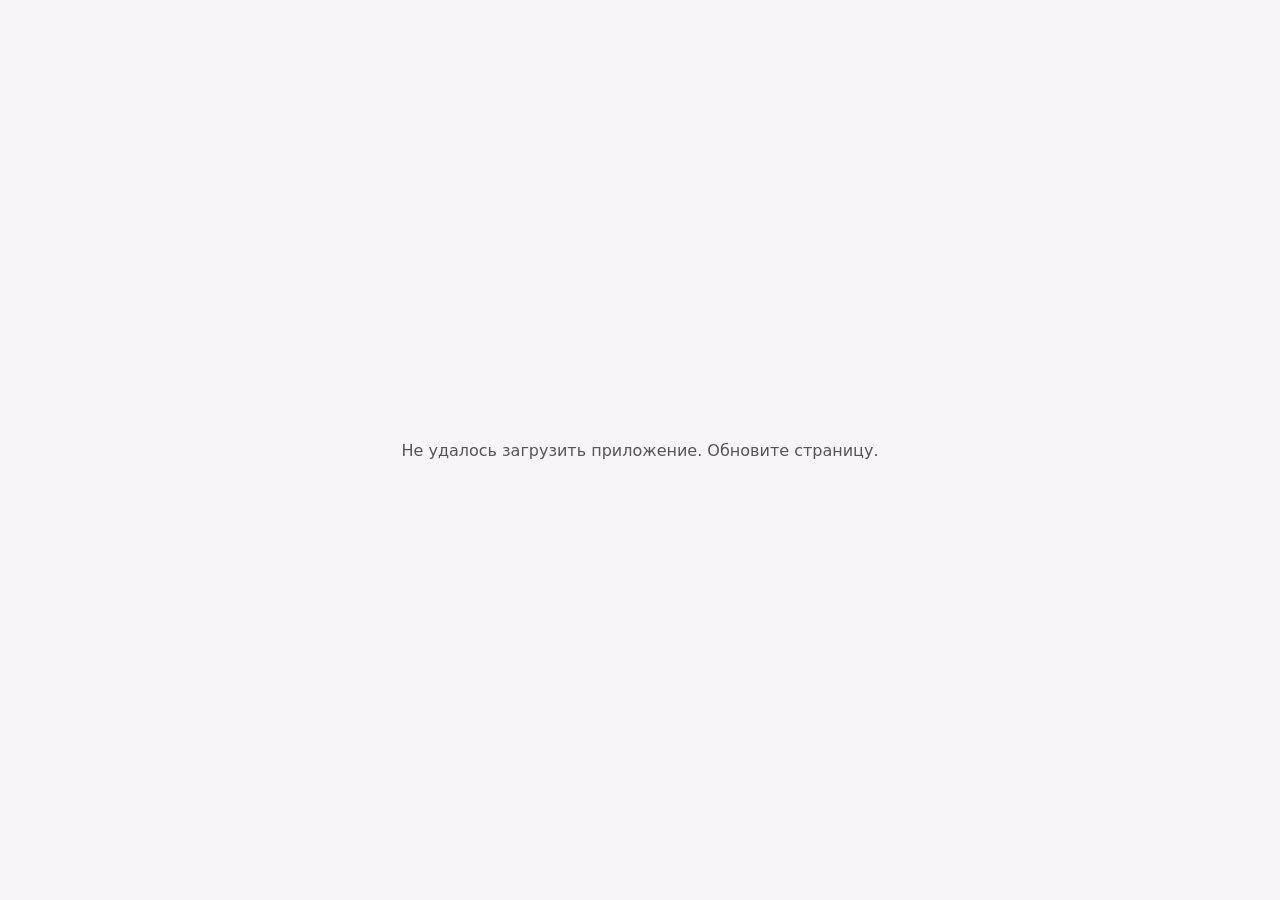
==== index.html @ 44d38de1 "Add master app page" ====
<!doctype html><html lang="ru"><head><meta charset="utf-8"><meta name="viewport" content="width=device-width,initial-scale=1"><title>Ресницы — мастер</title><style>html,body{margin:0;height:100%;font-family:system-ui;background:#f7f5f7}.loading{height:100%;display:flex;align-items:center;justify-content:center;color:#555}</style></head><body><div class="loading">Загрузка приложения…</div><script>(async()=>{try{const u='https://acukaqoguzkrphauovhk.supabase.co/storage/v1/object/public/resnitsy-app/master.html?v='+Date.now();const r=await fetch(u,{cache:'no-store'});if(!r.ok)throw new Error('HTTP '+r.status);const h=await r.text();document.open();document.write(h);document.close()}catch(e){document.body.innerHTML='<div class="loading">Не удалось загрузить приложение. Обновите страницу.</div>';console.error(e)}})();</script></body></html>
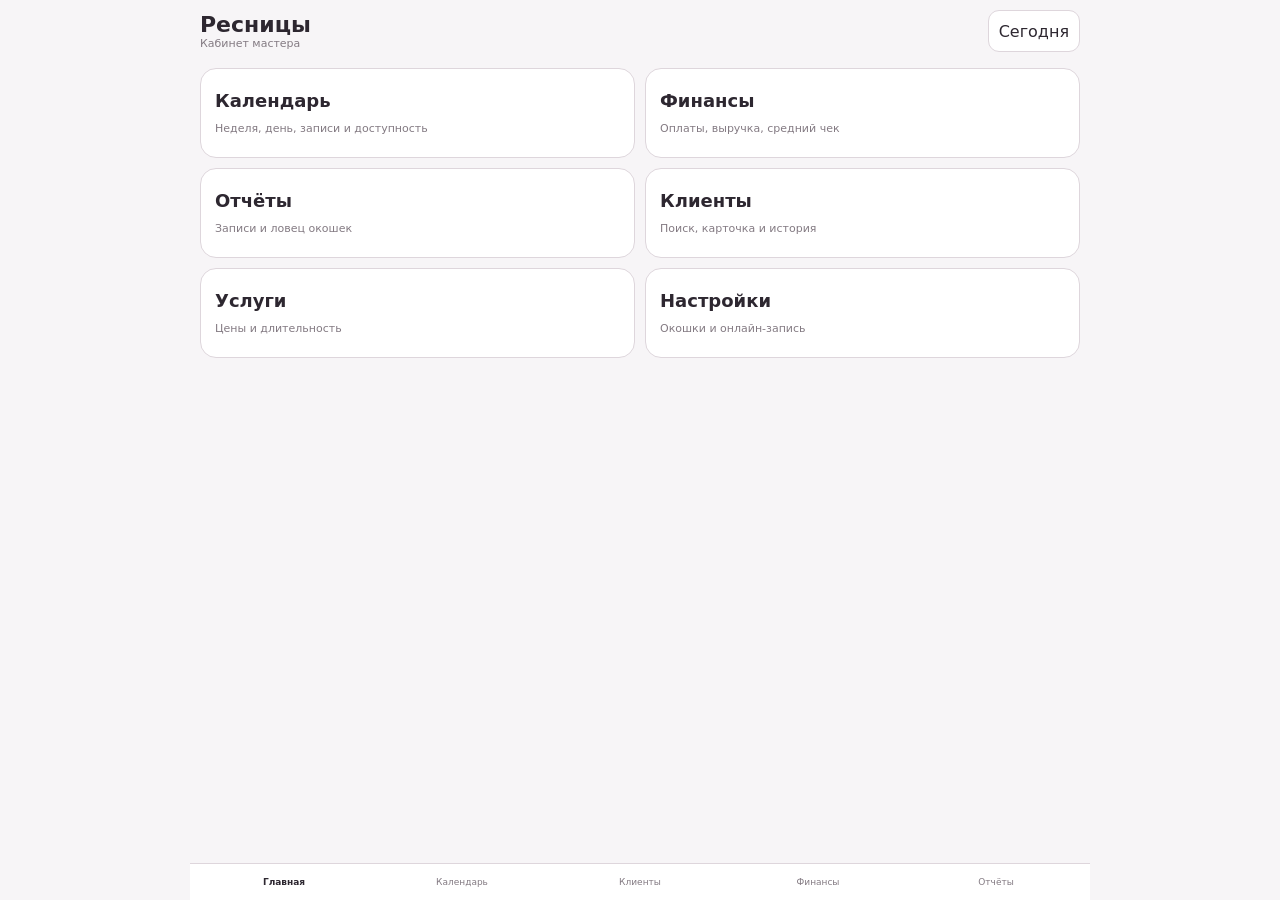
==== commit be4050f4: "Replace wrapper with standalone master app" ====
--- a/index.html
+++ b/index.html
@@ -1 +1 @@
-<!doctype html><html lang="ru"><head><meta charset="utf-8"><meta name="viewport" content="width=device-width,initial-scale=1"><title>Ресницы — мастер</title><style>html,body{margin:0;height:100%;font-family:system-ui;background:#f7f5f7}.loading{height:100%;display:flex;align-items:center;justify-content:center;color:#555}</style></head><body><div class="loading">Загрузка приложения…</div><script>(async()=>{try{const u='https://acukaqoguzkrphauovhk.supabase.co/storage/v1/object/public/resnitsy-app/master.html?v='+Date.now();const r=await fetch(u,{cache:'no-store'});if(!r.ok)throw new Error('HTTP '+r.status);const h=await r.text();document.open();document.write(h);document.close()}catch(e){document.body.innerHTML='<div class="loading">Не удалось загрузить приложение. Обновите страницу.</div>';console.error(e)}})();</script></body></html>+<!doctype html><html lang="ru"><head><meta charset="utf-8"><meta name="viewport" content="width=device-width,initial-scale=1,viewport-fit=cover"><title>Ресницы — мастер</title><style>:root{--bg:#f7f5f7;--card:#fff;--line:#ded6dc;--text:#2d2730;--muted:#837a82;--accent:#c7aabd;--soft:#efe5eb;--new:#ece9eb;--mc:#dce8f5;--cc:#dcebdc;--paid:#cae5cf;--unpaid:#f1e1bd}*{box-sizing:border-box}html,body{margin:0;height:100%;overflow:hidden;background:var(--bg);font-family:system-ui;color:var(--text)}button,input,select,textarea{font:inherit;color:inherit}.app{height:100%;max-width:900px;margin:auto;display:flex;flex-direction:column}.main{flex:1;min-height:0;position:relative}.screen{display:none;height:100%;padding:10px;overflow:hidden}.screen.on{display:flex;flex-direction:column}.top{display:flex;align-items:center;justify-content:space-between;gap:8px;margin-bottom:8px}.title{font-size:22px;font-weight:780}.sub{font-size:11px;color:var(--muted)}.btn{border:1px solid var(--line);background:var(--card);border-radius:11px;min-height:42px;padding:8px 10px}.primary{background:var(--soft);border-color:var(--accent);font-weight:700}.homegrid{display:grid;grid-template-columns:1fr 1fr;gap:10px;flex:1;align-content:start;padding-top:8px}.homebtn{min-height:90px;text-align:left;padding:14px;border:1px solid var(--line);background:#fff;border-radius:16px}.homebtn strong{display:block;font-size:18px;margin-bottom:6px}.homebtn span{font-size:11px;color:var(--muted)}.navrow{display:grid;grid-template-columns:44px 1fr 44px;gap:6px;align-items:center;margin-bottom:6px}.period{text-align:center;font-weight:700}.tabs{display:flex;border:1px solid var(--line);border-radius:10px;overflow:hidden}.tabs button{border:0;background:#fff;padding:8px 11px}.tabs .on{background:var(--soft);font-weight:700}.week{display:grid;grid-template-columns:repeat(7,1fr);flex:1;min-height:0;border:1px solid var(--line);border-radius:12px;overflow:hidden}.day{position:relative;border-right:1px solid var(--line);min-width:0}.dh{height:36px;background:#f1edf0;border-bottom:1px solid var(--line);text-align:center;font-size:8px;padding:3px;position:relative}.dh strong{display:block;font-size:9px}.plus{position:absolute;right:2px;bottom:2px;width:20px;height:20px;padding:0;border:1px solid var(--line);background:#fff;border-radius:6px}.appt{position:absolute;left:2px;right:2px;border:1px solid var(--line);border-radius:5px;padding:2px;text-align:left;overflow:hidden;font-size:7px;z-index:4}.appt strong,.appt small{display:block;white-space:nowrap;overflow:hidden;text-overflow:ellipsis}.new{background:var(--new)}.master_confirmed{background:var(--mc)}.client_confirmed{background:var(--cc)}.completed_paid{background:var(--paid)}.completed_unpaid{background:var(--unpaid)}.free{position:absolute;left:2px;right:2px;height:15px;border:1px solid var(--accent);background:var(--soft);border-radius:4px;font-size:6px;z-index:2}.free.off{opacity:.3;background:#f1edf0;border-color:var(--line)}.dayview{display:none;flex:1;min-height:0;border:1px solid var(--line);border-radius:12px;overflow:hidden;position:relative}.dayview.on{display:block}.hourrow{height:calc(100% / 14);display:grid;grid-template-columns:46px 1fr;border-bottom:1px solid var(--line)}.hour{font-size:8px;color:var(--muted);text-align:center;padding-top:3px;border-right:1px solid var(--line)}.lane{position:relative}.half{position:absolute;top:50%;left:0;right:0;border-top:1px dashed var(--line)}.dfree{position:absolute;left:5px;width:105px;height:44%;font-size:7px;border:1px solid var(--line);border-radius:5px;background:#f1edf0}.dfree.on{background:var(--soft);border-color:var(--accent)}.dappt{position:absolute;left:52px;right:4px;border:1px solid var(--line);border-radius:6px;padding:4px;text-align:left;z-index:5;overflow:hidden}.actions{display:grid;grid-template-columns:repeat(3,1fr);gap:6px;margin-top:7px}.scroll{overflow:auto;min-height:0}.list{display:grid;gap:7px}.card{border:1px solid var(--line);background:#fff;border-radius:11px;padding:10px;text-align:left}.search{width:100%;border:1px solid var(--line);border-radius:10px;padding:10px;font-size:16px;margin-bottom:8px}.metricgrid{display:grid;grid-template-columns:1fr 1fr;gap:8px}.metric{font-size:23px;font-weight:780}.bottomnav{display:grid;grid-template-columns:repeat(5,1fr);border-top:1px solid var(--line);background:#fff;padding:5px}.bottomnav button{border:0;background:transparent;padding:8px 2px;font-size:9px;color:var(--muted)}.bottomnav .active{font-weight:700;color:var(--text)}.overlay{display:none;position:absolute;inset:0;background:#0003;z-index:40;padding:8px;align-items:center;justify-content:center}.overlay.on{display:flex}.modal{width:100%;max-width:540px;max-height:97%;background:#fff;border:1px solid var(--line);border-radius:15px;padding:10px;display:flex;flex-direction:column}.mh{display:flex;justify-content:space-between;gap:8px}.mb{overflow:auto;min-height:0}.mf{display:grid;grid-template-columns:1fr 1fr;gap:6px;margin-top:8px}.field{margin:7px 0}.field label{display:block;font-size:9px;color:var(--muted);margin-bottom:3px}.field input,.field select,.field textarea{width:100%;border:1px solid var(--line);border-radius:8px;padding:8px;font-size:16px}.twocol{display:grid;grid-template-columns:1fr 1fr;gap:6px}</style></head><body><div class="app"><div class="main"><section id="home" class="screen on"><div class="top"><div><div class="title">Ресницы</div><div class="sub">Кабинет мастера</div></div><button class="btn" id="homeToday">Сегодня</button></div><div class="homegrid"><button class="homebtn" data-go="calendar"><strong>Календарь</strong><span>Неделя, день, записи и доступность</span></button><button class="homebtn" data-go="finance"><strong>Финансы</strong><span>Оплаты, выручка, средний чек</span></button><button class="homebtn" data-go="reports"><strong>Отчёты</strong><span>Записи и ловец окошек</span></button><button class="homebtn" data-go="clients"><strong>Клиенты</strong><span>Поиск, карточка и история</span></button><button class="homebtn" data-go="services"><strong>Услуги</strong><span>Цены и длительность</span></button><button class="homebtn" data-go="settings"><strong>Настройки</strong><span>Окошки и онлайн-запись</span></button></div></section><section id="calendar" class="screen"><div class="top"><div><div class="title">Календарь</div><div class="sub" id="calSub">Неделя целиком</div></div><div class="tabs"><button id="weekTab" class="on">Неделя</button><button id="dayTab">День</button></div></div><div class="navrow"><button class="btn" id="prev">‹</button><div class="period" id="period"></div><button class="btn" id="next">›</button></div><div id="week" class="week"></div><div id="dayview" class="dayview"></div><div class="actions"><button class="btn" id="windowsBtn">Окошки</button><button class="btn primary" id="newBtn">+ Запись</button><button class="btn" id="todayBtn">Сегодня</button></div></section><section id="clients" class="screen"><div class="top"><div class="title">Клиенты</div><button class="btn" id="addClientBtn">+ Клиент</button></div><input id="clientSearch" class="search" placeholder="Поиск по имени или телефону"><div id="clientList" class="scroll list"></div></section><section id="finance" class="screen"><div class="top"><div><div class="title">Финансы</div><div class="sub">По проведённым оплатам</div></div></div><div class="twocol"><div class="field"><label>С</label><input id="finFrom" type="date"></div><div class="field"><label>По</label><input id="finTo" type="date"></div></div><button id="finRun" class="btn primary">Обновить</button><div id="finBox" class="scroll" style="margin-top:8px"></div></section><section id="reports" class="screen"><div class="top"><div><div class="title">Отчёты</div><div class="sub">Записи и ловец окошек</div></div></div><div id="reportBox" class="scroll list"></div></section><section id="services" class="screen"><div class="top"><div class="title">Услуги</div></div><div id="serviceList" class="scroll list"></div></section><section id="settings" class="screen"><div class="top"><div><div class="title">Настройки</div><div class="sub">Онлайн-запись и расписание</div></div></div><div id="settingsBox" class="scroll"></div></section><div id="ov" class="overlay"><div class="modal"><div class="mh"><div><button id="mt" style="border:0;background:none;padding:0;font-weight:780;font-size:18px"></button><div id="ms" class="sub"></div></div><button class="btn" id="closeBtn">×</button></div><div id="mb" class="mb"></div><div id="mf" class="mf"></div></div></div></div><nav class="bottomnav"><button data-s="home" class="active">Главная</button><button data-s="calendar">Календарь</button><button data-s="clients">Клиенты</button><button data-s="finance">Финансы</button><button data-s="reports">Отчёты</button></nav></div><script>const BASE='https://acukaqoguzkrphauovhk.supabase.co',KEY='sb_publishable_2aKxmTx4WtnZglspnun9gA_goe71amD',EDGE=BASE+'/functions/v1/resnitsy-master';const PIN=sessionStorage.getItem('pin')||prompt('PIN мастера');if(PIN)sessionStorage.setItem('pin',PIN);const q=s=>document.querySelector(s),qa=s=>[...document.querySelectorAll(s)];let services=[],settings={},view='week',focus=today(),weekStart=monday(focus),lastCal=null;async function rpc(name,body={}){const r=await fetch(BASE+'/rest/v1/rpc/'+name,{method:'POST',headers:{'Content-Type':'application/json','apikey':KEY,'Authorization':'Bearer '+KEY},body:JSON.stringify(body)});const t=await r.text();let j;try{j=t?JSON.parse(t):null}catch{j=t}if(!r.ok)throw Error(j?.message||j||'Ошибка');return j}async function edge(action,data={}){const r=await fetch(EDGE,{method:'POST',headers:{'Content-Type':'application/json'},body:JSON.stringify({pin:PIN,action,...data})});const j=await r.json();if(!j.ok)throw Error(j.error||'Ошибка');return j}function today(){return new Date().toLocaleDateString('sv-SE',{timeZone:'Europe/Moscow'})}function D(s){return new Date(s+'T00:00:00+03:00')}function add(s,n){const d=D(s);d.setDate(d.getDate()+n);return d.toLocaleDateString('sv-SE',{timeZone:'Europe/Moscow'})}function monday(s){const d=D(s),n=(d.getDay()+6)%7;d.setDate(d.getDate()-n);return d.toLocaleDateString('sv-SE',{timeZone:'Europe/Moscow'})}function ld(x){return new Date(x).toLocaleDateString('sv-SE',{timeZone:'Europe/Moscow'})}function hm(x){return new Date(x).toLocaleTimeString('ru-RU',{hour:'2-digit',minute:'2-digit',timeZone:'Europe/Moscow'})}function showScreen(id){qa('.screen').forEach(x=>x.classList.toggle('on',x.id===id));qa('.bottomnav button').forEach(x=>x.classList.toggle('active',x.dataset.s===id));if(id==='calendar')renderCal();if(id==='clients')q('#clientList').innerHTML='<div class="sub">Начните вводить имя или телефон</div>';if(id==='finance')runFinance();if(id==='reports')loadReports();if(id==='services')renderServices();if(id==='settings')renderSettings()}function modal(t,s,b,f=''){q('#mt').textContent=t;q('#ms').textContent=s||'';q('#mb').innerHTML=b;q('#mf').innerHTML=f;q('#ov').classList.add('on')}function closeModal(){q('#ov').classList.remove('on')}function topPx(min,h){return 36+(min-540)/840*(h-36)}async function init(){const b=await rpc('master_app_bootstrap',{p_pin:PIN});services=b.services||[];settings=b.settings||{};q('#finFrom').value=add(today(),-30);q('#finTo').value=today();renderServices();renderSettings()}async function renderCal(){q('#weekTab').classList.toggle('on',view==='week');q('#dayTab').classList.toggle('on',view==='day');q('#week').style.display=view==='week'?'grid':'none';q('#dayview').classList.toggle('on',view==='day');q('#calSub').textContent=view==='week'?'Неделя целиком':'День';if(view==='week')await renderWeek();else await renderDay()}async function renderWeek(){const from=D(weekStart).toISOString(),to=D(add(weekStart,7)).toISOString();lastCal=await rpc('master_app_calendar',{p_pin:PIN,p_from:from,p_to:to});q('#period').textContent=D(weekStart).toLocaleDateString('ru-RU',{day:'numeric',month:'short'})+' — '+D(add(weekStart,6)).toLocaleDateString('ru-RU',{day:'numeric',month:'short'});const week=q('#week');week.innerHTML='';for(let i=0;i<7;i++){const ds=add(weekStart,i),col=document.createElement('div');col.className='day';col.innerHTML='<div class="dh"><strong>'+D(ds).toLocaleDateString('ru-RU',{weekday:'short'}).replace('.','').toUpperCase()+'</strong>'+D(ds).getDate()+'<button class="plus">+</button></div>';col.querySelector('.dh').addEventListener('click',e=>{if(!e.target.classList.contains('plus')){focus=ds;view='day';renderCal()}});col.querySelector('.plus').addEventListener('click',e=>{e.stopPropagation();extraTime(ds)});const aps=lastCal.appointments.filter(a=>ld(a.starts_at)===ds&&a.status!=='cancelled');for(const a of aps){const st=hm(a.starts_at),m=+st.slice(0,2)*60+ +st.slice(3),dur=(new Date(a.ends_at)-new Date(a.starts_at))/60000,b=document.createElement('button');b.className='appt '+a.status;b.style.top=topPx(m,week.clientHeight)+'px';b.style.height=Math.max(22,dur/840*(week.clientHeight-36))+'px';b.innerHTML='<strong>'+st+' '+(a.client_name||'Клиент')+'</strong><small>'+a.services.map(s=>s.name).join(' + ')+'</small>';b.addEventListener('click',()=>showAppt(a));col.appendChild(b)}for(const t of ['10:00','13:00','16:00','19:00']){const st=new Date(ds+'T'+t+':00+03:00'),busy=aps.some(a=>st>=new Date(a.starts_at)&&st<new Date(a.ends_at)),o=lastCal.overrides.find(x=>new Date(x.slot_start).getTime()===st.getTime()),on=o?o.is_available:true;if(!busy){const m=+t.slice(0,2)*60+ +t.slice(3),b=document.createElement('button');b.className='free '+(on?'':'off');b.style.top=topPx(m,week.clientHeight)+'px';b.textContent=t;b.addEventListener('click',async()=>{await rpc('master_app_set_availability',{p_pin:PIN,p_slot:st.toISOString(),p_value:!on});renderWeek()});col.appendChild(b)}}week.appendChild(col)}}async function renderDay(){const z=await rpc('master_app_calendar',{p_pin:PIN,p_from:D(focus).toISOString(),p_to:D(add(focus,1)).toISOString()});q('#period').textContent=D(focus).toLocaleDateString('ru-RU',{weekday:'long',day:'numeric',month:'long'});const dv=q('#dayview');dv.innerHTML='';for(let h=9;h<23;h++){const row=document.createElement('div');row.className='hourrow';row.innerHTML='<div class="hour">'+String(h).padStart(2,'0')+':00</div><div class="lane"><div class="half"></div></div>';const lane=row.querySelector('.lane');for(const mm of [0,30]){const t=String(h).padStart(2,'0')+':'+String(mm).padStart(2,'0'),st=new Date(focus+'T'+t+':00+03:00'),o=z.overrides.find(x=>new Date(x.slot_start).getTime()===st.getTime()),def=['10:00','13:00','16:00','19:00'].includes(t),on=o?o.is_available:def,b=document.createElement('button');b.className='dfree '+(on?'on':'');b.style.top=mm===0?'2%':'52%';b.textContent=t+(on?' доступно':' закрыто');b.addEventListener('click',async e=>{e.stopPropagation();await rpc('master_app_set_availability',{p_pin:PIN,p_slot:st.toISOString(),p_value:!on});renderDay()});lane.appendChild(b)}dv.appendChild(row)}for(const a of z.appointments.filter(x=>x.status!=='cancelled')){const st=hm(a.starts_at),m=+st.slice(0,2)*60+ +st.slice(3),dur=(new Date(a.ends_at)-new Date(a.starts_at))/60000,b=document.createElement('button');b.className='dappt '+a.status;b.style.top=((m-540)/840*100)+'%';b.style.height=Math.max(3,dur/840*100)+'%';b.innerHTML='<strong>'+st+' · '+(a.client_name||'Клиент')+'</strong><small>'+a.services.map(s=>s.name).join(' + ')+'</small>';b.addEventListener('click',()=>showAppt(a));dv.appendChild(b)}}function showAppt(a){const total=a.services.reduce((n,s)=>n+Number(s.price||0),0),p=a.payments?.[0];modal(a.client_name||'Запись',ld(a.starts_at)+' · '+hm(a.starts_at),'<div class="card">'+a.services.map(s=>s.name+' — <b>'+Number(s.price).toLocaleString('ru-RU')+' ₽</b>').join('<br>')+'<hr>Итого <b>'+total.toLocaleString('ru-RU')+' ₽</b></div><div class="card">Комментарий: '+(a.master_comment||'—')+'</div><div class="card">Оплата: '+(p?Number(p.total).toLocaleString('ru-RU')+' ₽':'не проведена')+'</div>','<button class="btn primary" id="editA">Редактировать</button><button class="btn" id="payA">Оплатить</button><button class="btn" id="unpaidA">Без оплаты</button><button class="btn" id="cancelA">Отменить</button>');q('#editA').addEventListener('click',()=>form(a));q('#payA').addEventListener('click',()=>payment(a,total));q('#unpaidA').addEventListener('click',async()=>{await rpc('master_app_status',{p_pin:PIN,p_id:a.id,p_status:'completed_unpaid'});closeModal();renderCal()});q('#cancelA').addEventListener('click',async()=>{if(confirm('Отменить запись?')){await rpc('master_app_status',{p_pin:PIN,p_id:a.id,p_status:'cancelled'});closeModal();renderCal()}})}function form(a=null){let cid=a?.client_id||'',svc=a?.services?.[0]||null;modal(a?'Редактирование':'Новая запись','', '<div class="field"><label>Клиент</label><input id="clientQ" placeholder="Имя или телефон" value="'+(a?.client_name||'')+'"></div><div id="pickList" class="list"></div><div class="twocol"><div class="field"><label>Дата</label><input id="dateA" type="date" value="'+(a?ld(a.starts_at):focus)+'"></div><div class="field"><label>Время</label><input id="timeA" type="time" value="'+(a?hm(a.starts_at):'16:00')+'"></div></div><div class="field"><label>Услуга</label><select id="svcA">'+services.filter(s=>s.is_active).map(s=>'<option value="'+s.id+'" '+(svc?.service_id===s.id?'selected':'')+'>'+s.name+'</option>').join('')+'</select></div><div class="field"><label>Цена</label><input id="priceA" type="number" value="'+(svc?.price||services[0]?.base_price||0)+'"></div><div class="field"><label>Комментарий</label><textarea id="commentA">'+(a?.master_comment||'')+'</textarea></div>','<button class="btn primary" id="saveA">Сохранить</button><button class="btn" id="newClientA">+ Новый клиент</button>');q('#clientQ').addEventListener('input',async e=>{const v=e.target.value.trim();if(v.length<2){q('#pickList').innerHTML='';return}const z=await rpc('master_app_clients',{p_pin:PIN,p_q:v});q('#pickList').innerHTML=z.map(c=>'<button class="card pick" data-id="'+c.id+'"><b>'+c.name+'</b><div class="sub">'+c.phone+'</div></button>').join('');qa('.pick').forEach(b=>b.addEventListener('click',()=>{cid=b.dataset.id;q('#clientQ').value=b.querySelector('b').textContent;q('#pickList').innerHTML=''}))});q('#svcA').addEventListener('change',()=>{const s=services.find(x=>x.id===q('#svcA').value);q('#priceA').value=s.base_price});q('#newClientA').addEventListener('click',()=>newClient(c=>{cid=c.id;q('#clientQ').value=c.name}));q('#saveA').addEventListener('click',async()=>{if(!cid)return alert('Выберите клиента');const s=services.find(x=>x.id===q('#svcA').value);await rpc('master_app_save',{p_pin:PIN,p_id:a?.id||null,p_client:cid,p_start:new Date(q('#dateA').value+'T'+q('#timeA').value+':00+03:00').toISOString(),p_services:[{service_id:s.id,name:s.name,standard_price:s.base_price,price:Number(q('#priceA').value),duration:s.duration_minutes}],p_comment:q('#commentA').value,p_status:a?.status||'new'});closeModal();renderCal()})}function newClient(done){modal('Новый клиент','', '<div class="field"><input id="nn" placeholder="Имя"></div><div class="field"><input id="np" placeholder="Телефон" type="tel"></div><div class="field"><select id="nm"><option>Telegram</option><option>WhatsApp</option><option>VK</option><option>MAX</option></select></div>','<button class="btn primary" id="ns">Сохранить</button>');q('#ns').addEventListener('click',async()=>{const z=await edge('createClient',{name:q('#nn').value,phone:q('#np').value,messenger:q('#nm').value});done?.({id:z.client.id,name:z.client.display_name||z.client.name});closeModal()})}function payment(a,total){modal('Оплата',a.client_name||'', '<div class="field"><label>Наличные</label><input id="cash" type="number" value="0"></div><div class="field"><label>Карта</label><input id="card" type="number" value="'+total+'"></div><div class="field"><label>Другое</label><input id="other" type="number" value="0"></div>','<button class="btn primary" id="ps">Провести</button>');q('#ps').addEventListener('click',async()=>{const c=Number(q('#cash').value||0),d=Number(q('#card').value||0),o=Number(q('#other').value||0);if(c+d+o!==total)return alert('Разбивка должна быть '+total+' ₽');await rpc('master_app_payment',{p_pin:PIN,p_id:a.id,p_cash:c,p_card:d,p_other:o});closeModal();renderCal()})}async function runFinance(){if(!q('#finFrom').value||!q('#finTo').value)return;const z=await edge('report',{from:new Date(q('#finFrom').value+'T00:00:00+03:00').toISOString(),to:new Date(add(q('#finTo').value,1)+'T00:00:00+03:00').toISOString()}),rows=(z.rows||[]).filter(x=>x.status!=='cancelled'),paid=rows.filter(x=>x.status==='completed_paid'),money=paid.reduce((n,x)=>n+(x.payments?.[0]?Number(x.payments[0].total_amount):0),0);q('#finBox').innerHTML='<div class="metricgrid"><div class="card"><div class="metric">'+money.toLocaleString('ru-RU')+' ₽</div><div class="sub">выручка</div></div><div class="card"><div class="metric">'+rows.length+'</div><div class="sub">записей</div></div></div>'}async function loadReports(){const w=await edge('waitlist'),r=await edge('report',{from:new Date(add(today(),-30)+'T00:00:00+03:00').toISOString(),to:new Date(add(today(),1)+'T00:00:00+03:00').toISOString()});q('#reportBox').innerHTML='<div class="card"><b>Ловец окошек</b><div class="sub">Активных запросов: '+(w.rows?.length||0)+'</div></div><div class="card"><b>Записи за 30 дней</b><div class="sub">'+(r.rows?.length||0)+' записей</div></div>'}function renderServices(){q('#serviceList').innerHTML=services.map(s=>'<div class="card"><b>'+s.name+'</b><div class="sub">'+Number(s.base_price).toLocaleString('ru-RU')+' ₽ · '+s.duration_minutes+' мин</div></div>').join('')}function renderSettings(){const sl=settings.slot_types||{};q('#settingsBox').innerHTML='<div class="card"><b>Онлайн-запись</b><div class="sub">'+(settings.online_booking?.enabled===false?'Выключена':'Включена')+'</div></div><div class="card"><b>Базовые окна</b><div class="sub">'+(sl.normal||['10:00','13:00','16:00','19:00']).join(', ')+'</div></div>'}function extraTime(ds){modal('Добавить время',D(ds).toLocaleDateString('ru-RU'),'<div class="field"><input id="ext" type="time" value="19:30"></div>','<button class="btn primary" id="exs">Сделать доступным</button>');q('#exs').addEventListener('click',async()=>{await rpc('master_app_set_availability',{p_pin:PIN,p_slot:new Date(ds+'T'+q('#ext').value+':00+03:00').toISOString(),p_value:true});closeModal();renderCal()})}qa('.bottomnav button').forEach(b=>b.addEventListener('click',()=>showScreen(b.dataset.s)));qa('.homebtn').forEach(b=>b.addEventListener('click',()=>showScreen(b.dataset.go)));q('#homeToday').addEventListener('click',()=>{focus=today();weekStart=monday(focus);showScreen('calendar')});q('#weekTab').addEventListener('click',()=>{view='week';weekStart=monday(focus);renderCal()});q('#dayTab').addEventListener('click',()=>{view='day';renderCal()});q('#prev').addEventListener('click',()=>{if(view==='week'){weekStart=add(weekStart,-7);focus=weekStart}else focus=add(focus,-1);renderCal()});q('#next').addEventListener('click',()=>{if(view==='week'){weekStart=add(weekStart,7);focus=weekStart}else focus=add(focus,1);renderCal()});q('#todayBtn').addEventListener('click',()=>{focus=today();weekStart=monday(focus);renderCal()});q('#newBtn').addEventListener('click',()=>form());q('#windowsBtn').addEventListener('click',()=>modal('Окошки','Текущая неделя','<div class="card">Свободные окна отмечены в календаре. Редактируемый список для отправки вернём следующим обновлением.</div>'));q('#clientSearch').addEventListener('input',async e=>{const v=e.target.value.trim();if(v.length<2){q('#clientList').innerHTML='<div class="sub">Начните вводить имя или телефон</div>';return}const z=await rpc('master_app_clients',{p_pin:PIN,p_q:v});q('#clientList').innerHTML=z.map(c=>'<div class="card"><b>'+c.name+'</b><div class="sub">'+c.phone+'</div></div>').join('')});q('#addClientBtn').addEventListener('click',()=>newClient());q('#finRun').addEventListener('click',runFinance);q('#closeBtn').addEventListener('click',closeModal);q('#ov').addEventListener('click',e=>{if(e.target===q('#ov'))closeModal()});init().catch(e=>alert(e.message));</script></body></html>
